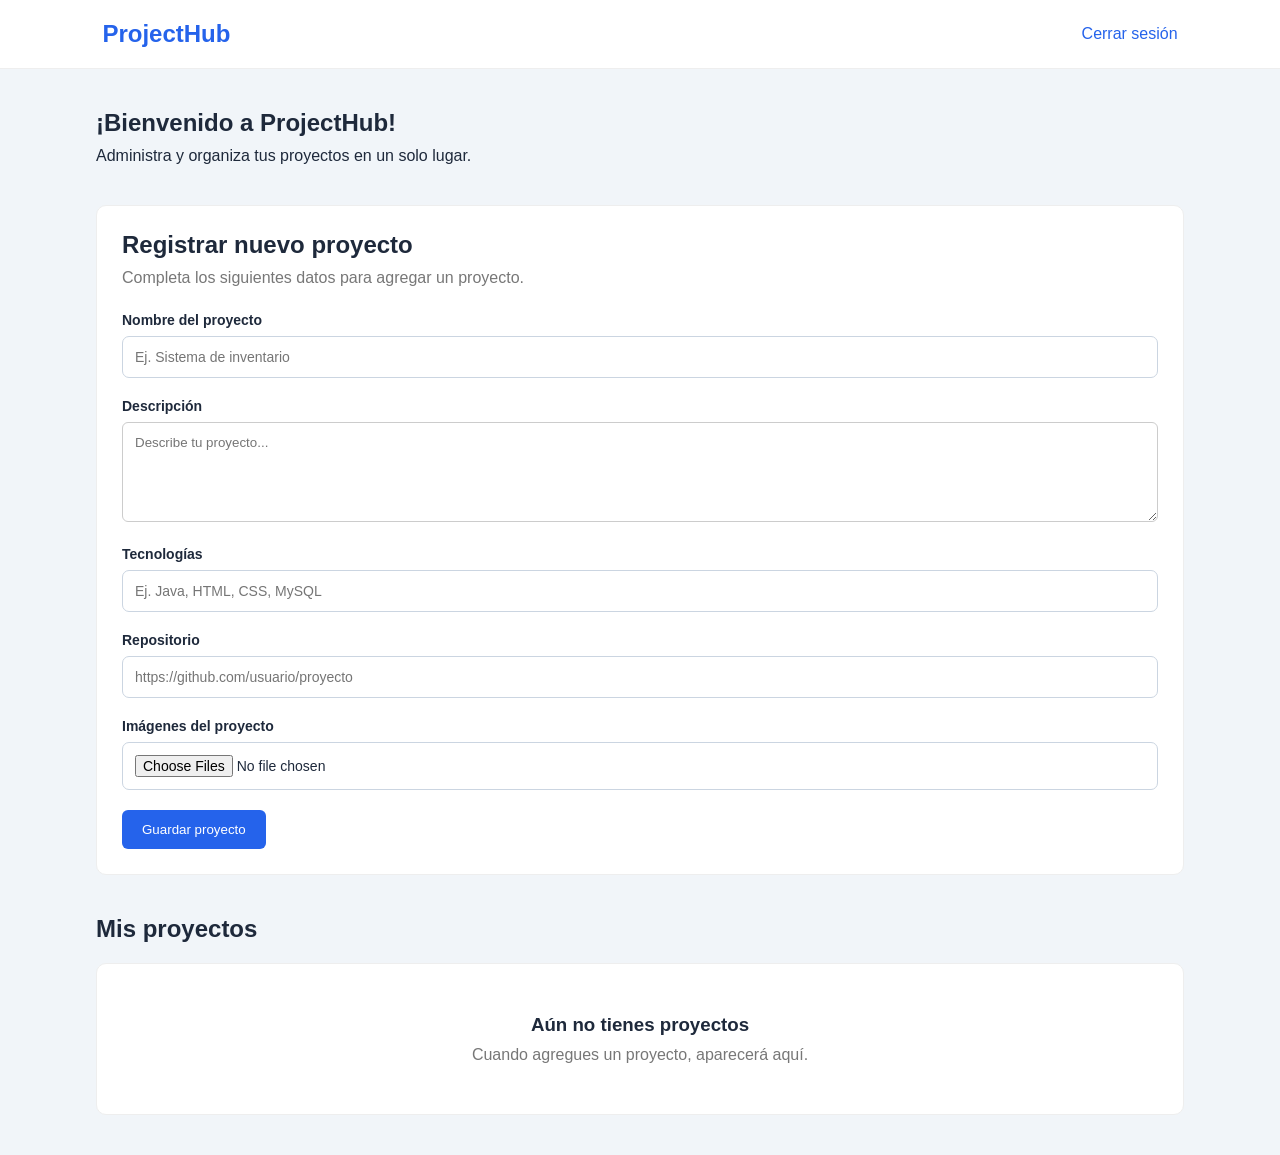
==== backoffice/home.html @ 4055970d "Add files via upload" ====
<!DOCTYPE html>
<html lang="en">
<head>
    <meta charset="UTF-8">
    <meta name="viewport" content="width=device-width, initial-scale=1.0">
    <title>Inicio - ProjectHub</title>
    <link rel="stylesheet" href="css/style.css">
</head>

<body>

    <header class="home-header">
        <h2>ProjectHub</h2>
        <a href="index.html">Cerrar sesión</a>
    </header>

    <main class="home-container">

        <section class="welcome">
            <h1>¡Bienvenido a ProjectHub!</h1>
            <p>Administra y organiza tus proyectos en un solo lugar.</p>
        </section>


        <section class="project-form">
            <h2>Registrar nuevo proyecto</h2>
            <p>Completa los siguientes datos para agregar un proyecto.</p>

            <form>
                <div class="form-group">
                    <label for="titulo">Nombre del proyecto</label>
                    <input type="text" id="titulo" placeholder="Ej. Sistema de inventario">
                </div>

                <div class="form-group">
                    <label for="descripcion">Descripción</label>
                    <textarea id="descripcion" placeholder="Describe tu proyecto..."></textarea>
                </div>

                <div class="form-group">
                    <label for="tecnologias">Tecnologías</label>
                    <input type="text" id="tecnologias" placeholder="Ej. Java, HTML, CSS, MySQL">
                </div>

                <div class="form-group">
                    <label for="repositorio">Repositorio</label>
                    <input type="url" id="repositorio" placeholder="https://github.com/usuario/proyecto">
                </div>

                <div class="form-group">
                    <label for="imagenes">Imágenes del proyecto</label>
                    <input type="file" id="imagenes" accept="image/*" multiple>
                </div>

                <button type="button" class="btn-project">
                    Guardar proyecto
                </button>
            </form>
        </section>

        <section class="projects">
            <h2>Mis proyectos</h2>

            <div class="projects-empty">
                <h3>Aún no tienes proyectos</h3>
                <p>Cuando agregues un proyecto, aparecerá aquí.</p>
            </div>
        </section>


    </main>

</body>

</html>
---- backoffice/css/style.css ----
* {
    margin: 0;
    padding: 0;
    box-sizing: border-box;
    font-family: Arial, Helvetica, sans-serif;
}

body {
    background-color: #f1f5f9;
    color: #1e293b;
}

.login-container {
    min-height: 100vh;
    display: flex;
    justify-content: center;
    align-items: center;
    padding: 20px;
}

.login-card {
    background-color: white;
    width: 100%;
    max-width: 420px;
    padding: 40px;
    border-radius: 12px;
    box-shadow: 0 5px 25px rgba(0, 0, 0, 0.08);
}

.logo {
    text-align: center;
    margin-bottom: 35px;
}

.logo h1 {
    color: #2563eb;
    font-size: 28px;
}

.logo p {
    color: #64748b;
    margin-top: 5px;
    font-size: 14px;
}

.login-header {
    margin-bottom: 25px;
}

.login-header h2 {
    font-size: 24px;
    margin-bottom: 8px;
}

.login-header p {
    color: #64748b;
    font-size: 14px;
}

.form-group {
    margin-bottom: 20px;
}

.form-group label {
    display: block;
    margin-bottom: 8px;
    font-weight: bold;
    font-size: 14px;
}

.form-group input {
    width: 100%;
    padding: 12px;
    border: 1px solid #cbd5e1;
    border-radius: 7px;
    outline: none;
    font-size: 14px;
}

.form-group input:focus {
    border-color: #2563eb;
}

.btn-login {
    width: 100%;
    padding: 13px;
    background-color: #2563eb;
    color: white;
    border: none;
    border-radius: 7px;
    font-size: 15px;
    font-weight: bold;
    cursor: pointer;
    margin-top: 5px;
}

.btn-login:hover {
    background-color: #1d4ed8;
}

.register-link {
    text-align: center;
    margin-top: 25px;
    font-size: 14px;
    color: #64748b;
}

.register-link a {
    color: #2563eb;
    text-decoration: none;
    font-weight: bold;
}

.register-link a:hover {
    text-decoration: underline;
}


/* PAGINA PRINCIPAL */

.home-header {
    background-color: white;
    padding: 20px 8%;
    display: flex;
    justify-content: space-between;
    align-items: center;
    border-bottom: 1px solid #eee;
}

.home-header h2 {
    color: #2563eb;
}

.home-header a {
    color: #2563eb;
    text-decoration: none;
}

.home-container {
    width: 85%;
    margin: 40px auto;
}

.welcome {
    margin-bottom: 40px;
}

.welcome h1 {
    margin-bottom: 10px;
}

.projects-header {
    display: flex;
    justify-content: space-between;
    align-items: center;
    margin-bottom: 20px;
}

.projects-empty {
    background-color: white;
    padding: 50px 20px;
    text-align: center;
    border-radius: 10px;
    border: 1px solid #eee;
}

.projects-empty p {
    margin-top: 10px;
    color: #777;
}


/* FORMULARIO DE PROYECTOS */

.project-form {
    background-color: white;
    padding: 25px;
    border-radius: 10px;
    border: 1px solid #eee;
    margin-bottom: 40px;
}

.project-form h2 {
    margin-bottom: 10px;
}

.project-form>p {
    color: #777;
    margin-bottom: 25px;
}

.project-form textarea {
    width: 100%;
    min-height: 100px;
    padding: 12px;
    border: 1px solid #ccc;
    border-radius: 6px;
    resize: vertical;
}

.btn-project {
    background-color: #2563eb;
    color: white;
    padding: 12px 20px;
    border: none;
    border-radius: 6px;
    cursor: pointer;
}

.btn-project:hover {
    background-color: #1d4ed8;
}

.projects h2 {
    margin-bottom: 20px;
}


@media (max-width: 480px) {
    .login-card {
        padding: 25px;
    }
}
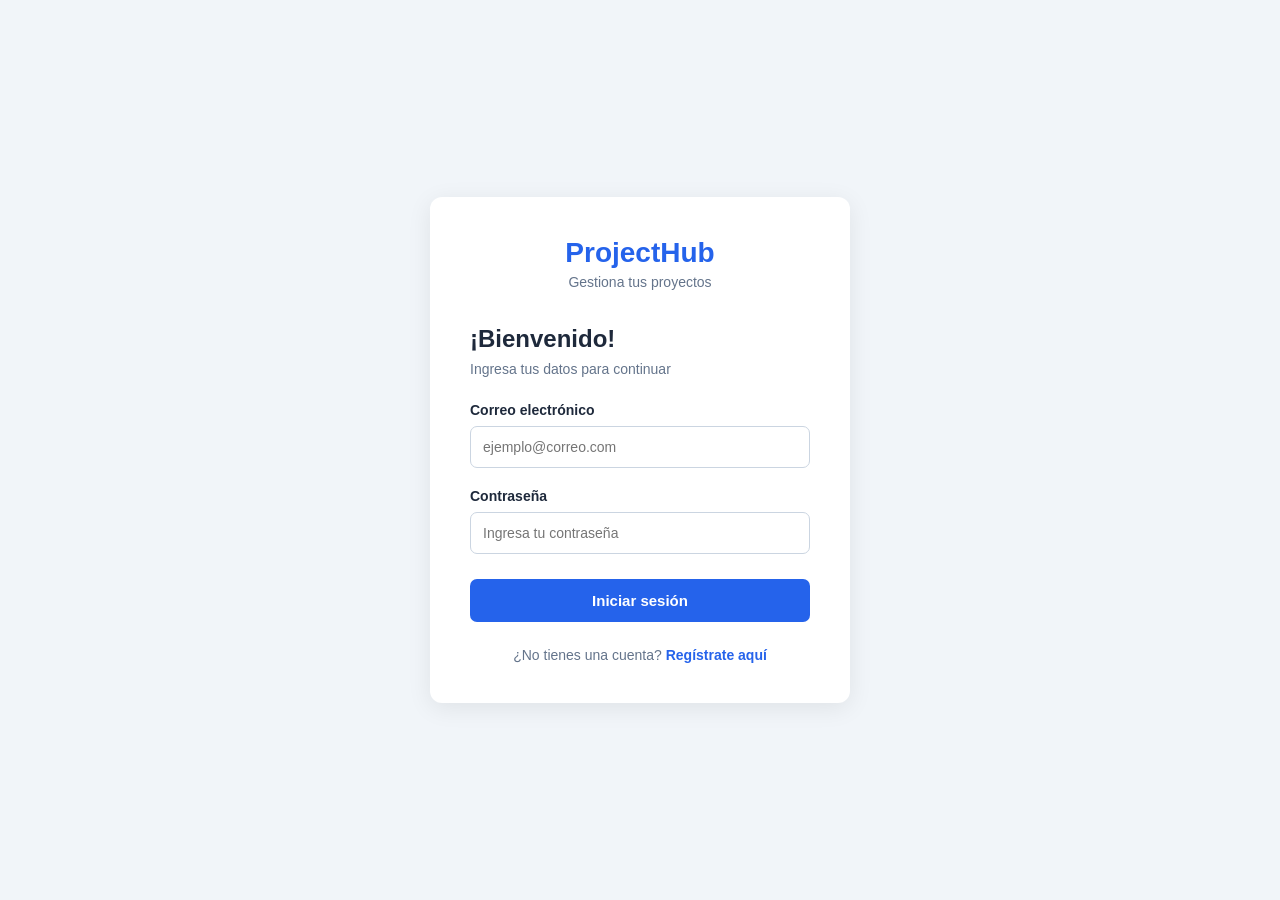
==== commit a3a27ca2: "Segundo avance login y registro con API, home protegido" ====
--- a/backoffice/home.html
+++ b/backoffice/home.html
@@ -1,75 +1,90 @@
-<!DOCTYPE html>
-<html lang="en">
-<head>
-    <meta charset="UTF-8">
-    <meta name="viewport" content="width=device-width, initial-scale=1.0">
-    <title>Inicio - ProjectHub</title>
-    <link rel="stylesheet" href="css/style.css">
-</head>
-
-<body>
-
-    <header class="home-header">
-        <h2>ProjectHub</h2>
-        <a href="index.html">Cerrar sesión</a>
-    </header>
-
-    <main class="home-container">
-
-        <section class="welcome">
-            <h1>¡Bienvenido a ProjectHub!</h1>
-            <p>Administra y organiza tus proyectos en un solo lugar.</p>
-        </section>
-
-
-        <section class="project-form">
-            <h2>Registrar nuevo proyecto</h2>
-            <p>Completa los siguientes datos para agregar un proyecto.</p>
-
-            <form>
-                <div class="form-group">
-                    <label for="titulo">Nombre del proyecto</label>
-                    <input type="text" id="titulo" placeholder="Ej. Sistema de inventario">
-                </div>
-
-                <div class="form-group">
-                    <label for="descripcion">Descripción</label>
-                    <textarea id="descripcion" placeholder="Describe tu proyecto..."></textarea>
-                </div>
-
-                <div class="form-group">
-                    <label for="tecnologias">Tecnologías</label>
-                    <input type="text" id="tecnologias" placeholder="Ej. Java, HTML, CSS, MySQL">
-                </div>
-
-                <div class="form-group">
-                    <label for="repositorio">Repositorio</label>
-                    <input type="url" id="repositorio" placeholder="https://github.com/usuario/proyecto">
-                </div>
-
-                <div class="form-group">
-                    <label for="imagenes">Imágenes del proyecto</label>
-                    <input type="file" id="imagenes" accept="image/*" multiple>
-                </div>
-
-                <button type="button" class="btn-project">
-                    Guardar proyecto
-                </button>
-            </form>
-        </section>
-
-        <section class="projects">
-            <h2>Mis proyectos</h2>
-
-            <div class="projects-empty">
-                <h3>Aún no tienes proyectos</h3>
-                <p>Cuando agregues un proyecto, aparecerá aquí.</p>
-            </div>
-        </section>
-
-
-    </main>
-
-</body>
-
-</html>+<!DOCTYPE html>
+<html lang="es">
+<head>
+    <meta charset="UTF-8">
+    <meta name="viewport" content="width=device-width, initial-scale=1.0">
+    <title>Inicio - ProjectHub</title>
+    <link rel="stylesheet" href="css/style.css">
+    <!-- Protección inmediata: sin token no se muestra nada -->
+    <script>
+        if (!localStorage.getItem("authToken")) {
+            window.location.replace("index.html");
+        }
+    </script>
+</head>
+
+<body>
+
+    <header class="home-header">
+        <h2>ProjectHub</h2>
+        <a href="index.html" id="cerrar-sesion">Cerrar sesión</a>
+    </header>
+
+    <main class="home-container">
+
+        <section class="welcome">
+            <h1>¡Bienvenido, <span id="nombre-usuario">a ProjectHub</span>!</h1>
+            <p>Administra y organiza tus proyectos en un solo lugar.</p>
+        </section>
+
+        <section class="projects">
+            <div class="projects-header">
+                <h2>Mis proyectos</h2>
+                <button type="button" id="btn-agregar" class="btn-project">Agregar proyecto</button>
+            </div>
+
+            <p id="mensaje-lista" class="form-message" hidden></p>
+
+            <div id="lista-proyectos" class="projects-grid"></div>
+
+            <div id="proyectos-vacio" class="projects-empty" hidden>
+                <h3>Aún no tienes proyectos</h3>
+                <p>Usa "Agregar proyecto" para registrar el primero.</p>
+            </div>
+        </section>
+
+    </main>
+
+    <dialog id="modal-proyecto" class="modal">
+        <form id="form-proyecto">
+            <h2 id="modal-titulo">Agregar proyecto</h2>
+
+            <div class="form-group">
+                <label for="titulo">Nombre del proyecto</label>
+                <input type="text" id="titulo" placeholder="Ej. Sistema de inventario" required>
+            </div>
+
+            <div class="form-group">
+                <label for="descripcion">Descripción</label>
+                <textarea id="descripcion" placeholder="Describe tu proyecto..." required></textarea>
+            </div>
+
+            <div class="form-group">
+                <label for="tecnologias">Tecnologías (separadas por coma)</label>
+                <input type="text" id="tecnologias" placeholder="Ej. Java, HTML, CSS, MySQL">
+            </div>
+
+            <div class="form-group">
+                <label for="repositorio">Repositorio</label>
+                <input type="url" id="repositorio" placeholder="https://github.com/usuario/proyecto">
+            </div>
+
+            <div class="form-group">
+                <label for="imagenes">URLs de imágenes (separadas por coma)</label>
+                <input type="text" id="imagenes" placeholder="https://ejemplo.com/captura1.png">
+            </div>
+
+            <p id="mensaje-form" class="form-message" hidden></p>
+
+            <div class="modal-actions">
+                <button type="button" id="btn-cancelar" class="btn-secondary">Cancelar</button>
+                <button type="submit" id="btn-guardar" class="btn-project">Guardar proyecto</button>
+            </div>
+        </form>
+    </dialog>
+
+    <script src="js/api.js"></script>
+    <script src="js/home.js"></script>
+</body>
+
+</html>
--- a/backoffice/css/style.css
+++ b/backoffice/css/style.css
@@ -1,223 +1,399 @@
-* {
-    margin: 0;
-    padding: 0;
-    box-sizing: border-box;
-    font-family: Arial, Helvetica, sans-serif;
-}
-
-body {
-    background-color: #f1f5f9;
-    color: #1e293b;
-}
-
-.login-container {
-    min-height: 100vh;
-    display: flex;
-    justify-content: center;
-    align-items: center;
-    padding: 20px;
-}
-
-.login-card {
-    background-color: white;
-    width: 100%;
-    max-width: 420px;
-    padding: 40px;
-    border-radius: 12px;
-    box-shadow: 0 5px 25px rgba(0, 0, 0, 0.08);
-}
-
-.logo {
-    text-align: center;
-    margin-bottom: 35px;
-}
-
-.logo h1 {
-    color: #2563eb;
-    font-size: 28px;
-}
-
-.logo p {
-    color: #64748b;
-    margin-top: 5px;
-    font-size: 14px;
-}
-
-.login-header {
-    margin-bottom: 25px;
-}
-
-.login-header h2 {
-    font-size: 24px;
-    margin-bottom: 8px;
-}
-
-.login-header p {
-    color: #64748b;
-    font-size: 14px;
-}
-
-.form-group {
-    margin-bottom: 20px;
-}
-
-.form-group label {
-    display: block;
-    margin-bottom: 8px;
-    font-weight: bold;
-    font-size: 14px;
-}
-
-.form-group input {
-    width: 100%;
-    padding: 12px;
-    border: 1px solid #cbd5e1;
-    border-radius: 7px;
-    outline: none;
-    font-size: 14px;
-}
-
-.form-group input:focus {
-    border-color: #2563eb;
-}
-
-.btn-login {
-    width: 100%;
-    padding: 13px;
-    background-color: #2563eb;
-    color: white;
-    border: none;
-    border-radius: 7px;
-    font-size: 15px;
-    font-weight: bold;
-    cursor: pointer;
-    margin-top: 5px;
-}
-
-.btn-login:hover {
-    background-color: #1d4ed8;
-}
-
-.register-link {
-    text-align: center;
-    margin-top: 25px;
-    font-size: 14px;
-    color: #64748b;
-}
-
-.register-link a {
-    color: #2563eb;
-    text-decoration: none;
-    font-weight: bold;
-}
-
-.register-link a:hover {
-    text-decoration: underline;
-}
-
-
-/* PAGINA PRINCIPAL */
-
-.home-header {
-    background-color: white;
-    padding: 20px 8%;
-    display: flex;
-    justify-content: space-between;
-    align-items: center;
-    border-bottom: 1px solid #eee;
-}
-
-.home-header h2 {
-    color: #2563eb;
-}
-
-.home-header a {
-    color: #2563eb;
-    text-decoration: none;
-}
-
-.home-container {
-    width: 85%;
-    margin: 40px auto;
-}
-
-.welcome {
-    margin-bottom: 40px;
-}
-
-.welcome h1 {
-    margin-bottom: 10px;
-}
-
-.projects-header {
-    display: flex;
-    justify-content: space-between;
-    align-items: center;
-    margin-bottom: 20px;
-}
-
-.projects-empty {
-    background-color: white;
-    padding: 50px 20px;
-    text-align: center;
-    border-radius: 10px;
-    border: 1px solid #eee;
-}
-
-.projects-empty p {
-    margin-top: 10px;
-    color: #777;
-}
-
-
-/* FORMULARIO DE PROYECTOS */
-
-.project-form {
-    background-color: white;
-    padding: 25px;
-    border-radius: 10px;
-    border: 1px solid #eee;
-    margin-bottom: 40px;
-}
-
-.project-form h2 {
-    margin-bottom: 10px;
-}
-
-.project-form>p {
-    color: #777;
-    margin-bottom: 25px;
-}
-
-.project-form textarea {
-    width: 100%;
-    min-height: 100px;
-    padding: 12px;
-    border: 1px solid #ccc;
-    border-radius: 6px;
-    resize: vertical;
-}
-
-.btn-project {
-    background-color: #2563eb;
-    color: white;
-    padding: 12px 20px;
-    border: none;
-    border-radius: 6px;
-    cursor: pointer;
-}
-
-.btn-project:hover {
-    background-color: #1d4ed8;
-}
-
-.projects h2 {
-    margin-bottom: 20px;
-}
-
-
-@media (max-width: 480px) {
-    .login-card {
-        padding: 25px;
-    }
+* {
+    margin: 0;
+    padding: 0;
+    box-sizing: border-box;
+    font-family: Arial, Helvetica, sans-serif;
+}
+
+body {
+    background-color: #f1f5f9;
+    color: #1e293b;
+}
+
+.login-container {
+    min-height: 100vh;
+    display: flex;
+    justify-content: center;
+    align-items: center;
+    padding: 20px;
+}
+
+.login-card {
+    background-color: white;
+    width: 100%;
+    max-width: 420px;
+    padding: 40px;
+    border-radius: 12px;
+    box-shadow: 0 5px 25px rgba(0, 0, 0, 0.08);
+}
+
+.logo {
+    text-align: center;
+    margin-bottom: 35px;
+}
+
+.logo h1 {
+    color: #2563eb;
+    font-size: 28px;
+}
+
+.logo p {
+    color: #64748b;
+    margin-top: 5px;
+    font-size: 14px;
+}
+
+.login-header {
+    margin-bottom: 25px;
+}
+
+.login-header h2 {
+    font-size: 24px;
+    margin-bottom: 8px;
+}
+
+.login-header p {
+    color: #64748b;
+    font-size: 14px;
+}
+
+.form-group {
+    margin-bottom: 20px;
+}
+
+.form-group label {
+    display: block;
+    margin-bottom: 8px;
+    font-weight: bold;
+    font-size: 14px;
+}
+
+.form-group input {
+    width: 100%;
+    padding: 12px;
+    border: 1px solid #cbd5e1;
+    border-radius: 7px;
+    outline: none;
+    font-size: 14px;
+}
+
+.form-group input:focus {
+    border-color: #2563eb;
+}
+
+.btn-login {
+    width: 100%;
+    padding: 13px;
+    background-color: #2563eb;
+    color: white;
+    border: none;
+    border-radius: 7px;
+    font-size: 15px;
+    font-weight: bold;
+    cursor: pointer;
+    margin-top: 5px;
+}
+
+.btn-login:hover {
+    background-color: #1d4ed8;
+}
+
+.register-link {
+    text-align: center;
+    margin-top: 25px;
+    font-size: 14px;
+    color: #64748b;
+}
+
+.register-link a {
+    color: #2563eb;
+    text-decoration: none;
+    font-weight: bold;
+}
+
+.register-link a:hover {
+    text-decoration: underline;
+}
+
+
+/* PAGINA PRINCIPAL */
+
+.home-header {
+    background-color: white;
+    padding: 20px 8%;
+    display: flex;
+    justify-content: space-between;
+    align-items: center;
+    border-bottom: 1px solid #eee;
+}
+
+.home-header h2 {
+    color: #2563eb;
+}
+
+.home-header a {
+    color: #2563eb;
+    text-decoration: none;
+}
+
+.home-container {
+    width: 85%;
+    margin: 40px auto;
+}
+
+.welcome {
+    margin-bottom: 40px;
+}
+
+.welcome h1 {
+    margin-bottom: 10px;
+}
+
+.projects-header {
+    display: flex;
+    justify-content: space-between;
+    align-items: center;
+    margin-bottom: 20px;
+}
+
+.projects-empty {
+    background-color: white;
+    padding: 50px 20px;
+    text-align: center;
+    border-radius: 10px;
+    border: 1px solid #eee;
+}
+
+.projects-empty p {
+    margin-top: 10px;
+    color: #777;
+}
+
+
+/* FORMULARIO DE PROYECTOS */
+
+.project-form {
+    background-color: white;
+    padding: 25px;
+    border-radius: 10px;
+    border: 1px solid #eee;
+    margin-bottom: 40px;
+}
+
+.project-form h2 {
+    margin-bottom: 10px;
+}
+
+.project-form>p {
+    color: #777;
+    margin-bottom: 25px;
+}
+
+.project-form textarea {
+    width: 100%;
+    min-height: 100px;
+    padding: 12px;
+    border: 1px solid #ccc;
+    border-radius: 6px;
+    resize: vertical;
+}
+
+.btn-project {
+    background-color: #2563eb;
+    color: white;
+    padding: 12px 20px;
+    border: none;
+    border-radius: 6px;
+    cursor: pointer;
+}
+
+.btn-project:hover {
+    background-color: #1d4ed8;
+}
+
+.projects h2 {
+    margin-bottom: 20px;
+}
+
+
+/* MENSAJES */
+
+.form-message {
+    padding: 10px 12px;
+    border-radius: 7px;
+    font-size: 14px;
+    margin-bottom: 15px;
+}
+
+.form-message.error {
+    background-color: #fef2f2;
+    color: #b91c1c;
+    border: 1px solid #fecaca;
+}
+
+.form-message.success {
+    background-color: #f0fdf4;
+    color: #15803d;
+    border: 1px solid #bbf7d0;
+}
+
+.form-message[hidden] {
+    display: none;
+}
+
+.btn-login:disabled,
+.btn-project:disabled {
+    opacity: 0.6;
+    cursor: not-allowed;
+}
+
+
+/* LISTA DE PROYECTOS */
+
+.projects-header h2 {
+    margin-bottom: 0;
+}
+
+.projects-empty[hidden] {
+    display: none;
+}
+
+.projects-grid {
+    display: grid;
+    grid-template-columns: repeat(auto-fill, minmax(280px, 1fr));
+    gap: 20px;
+}
+
+.project-card {
+    background-color: white;
+    border: 1px solid #e2e8f0;
+    border-radius: 10px;
+    overflow: hidden;
+    display: flex;
+    flex-direction: column;
+}
+
+.project-card-img {
+    width: 100%;
+    height: 160px;
+    object-fit: cover;
+    background-color: #e2e8f0;
+}
+
+.project-card-body {
+    padding: 18px;
+    display: flex;
+    flex-direction: column;
+    gap: 10px;
+    flex: 1;
+}
+
+.project-desc {
+    color: #64748b;
+    font-size: 14px;
+    line-height: 1.5;
+}
+
+.tags {
+    display: flex;
+    flex-wrap: wrap;
+    gap: 6px;
+}
+
+.tag {
+    background-color: #dbeafe;
+    color: #1d4ed8;
+    padding: 3px 9px;
+    border-radius: 20px;
+    font-size: 12px;
+    font-weight: bold;
+}
+
+.repo-link {
+    color: #2563eb;
+    font-size: 14px;
+    font-weight: bold;
+    text-decoration: none;
+}
+
+.repo-link:hover {
+    text-decoration: underline;
+}
+
+.card-actions {
+    display: flex;
+    gap: 10px;
+    margin-top: auto;
+    padding-top: 6px;
+}
+
+.btn-secondary,
+.btn-danger {
+    padding: 9px 16px;
+    border-radius: 6px;
+    cursor: pointer;
+    font-size: 14px;
+    font-weight: bold;
+}
+
+.btn-secondary {
+    background-color: white;
+    color: #2563eb;
+    border: 1px solid #2563eb;
+}
+
+.btn-secondary:hover {
+    background-color: #eff6ff;
+}
+
+.btn-danger {
+    background-color: white;
+    color: #dc2626;
+    border: 1px solid #dc2626;
+}
+
+.btn-danger:hover {
+    background-color: #fef2f2;
+}
+
+
+/* MODAL */
+
+.modal {
+    border: none;
+    border-radius: 12px;
+    padding: 28px;
+    width: min(520px, 92vw);
+    margin: auto;
+    box-shadow: 0 10px 40px rgba(0, 0, 0, 0.25);
+}
+
+.modal::backdrop {
+    background: rgba(15, 23, 42, 0.5);
+}
+
+.modal h2 {
+    margin-bottom: 20px;
+}
+
+.modal .form-group textarea {
+    width: 100%;
+    min-height: 100px;
+    padding: 12px;
+    border: 1px solid #cbd5e1;
+    border-radius: 7px;
+    resize: vertical;
+    font-size: 14px;
+}
+
+.modal-actions {
+    display: flex;
+    justify-content: flex-end;
+    gap: 10px;
+}
+
+@media (max-width: 480px) {
+    .login-card {
+        padding: 25px;
+    }
 }
